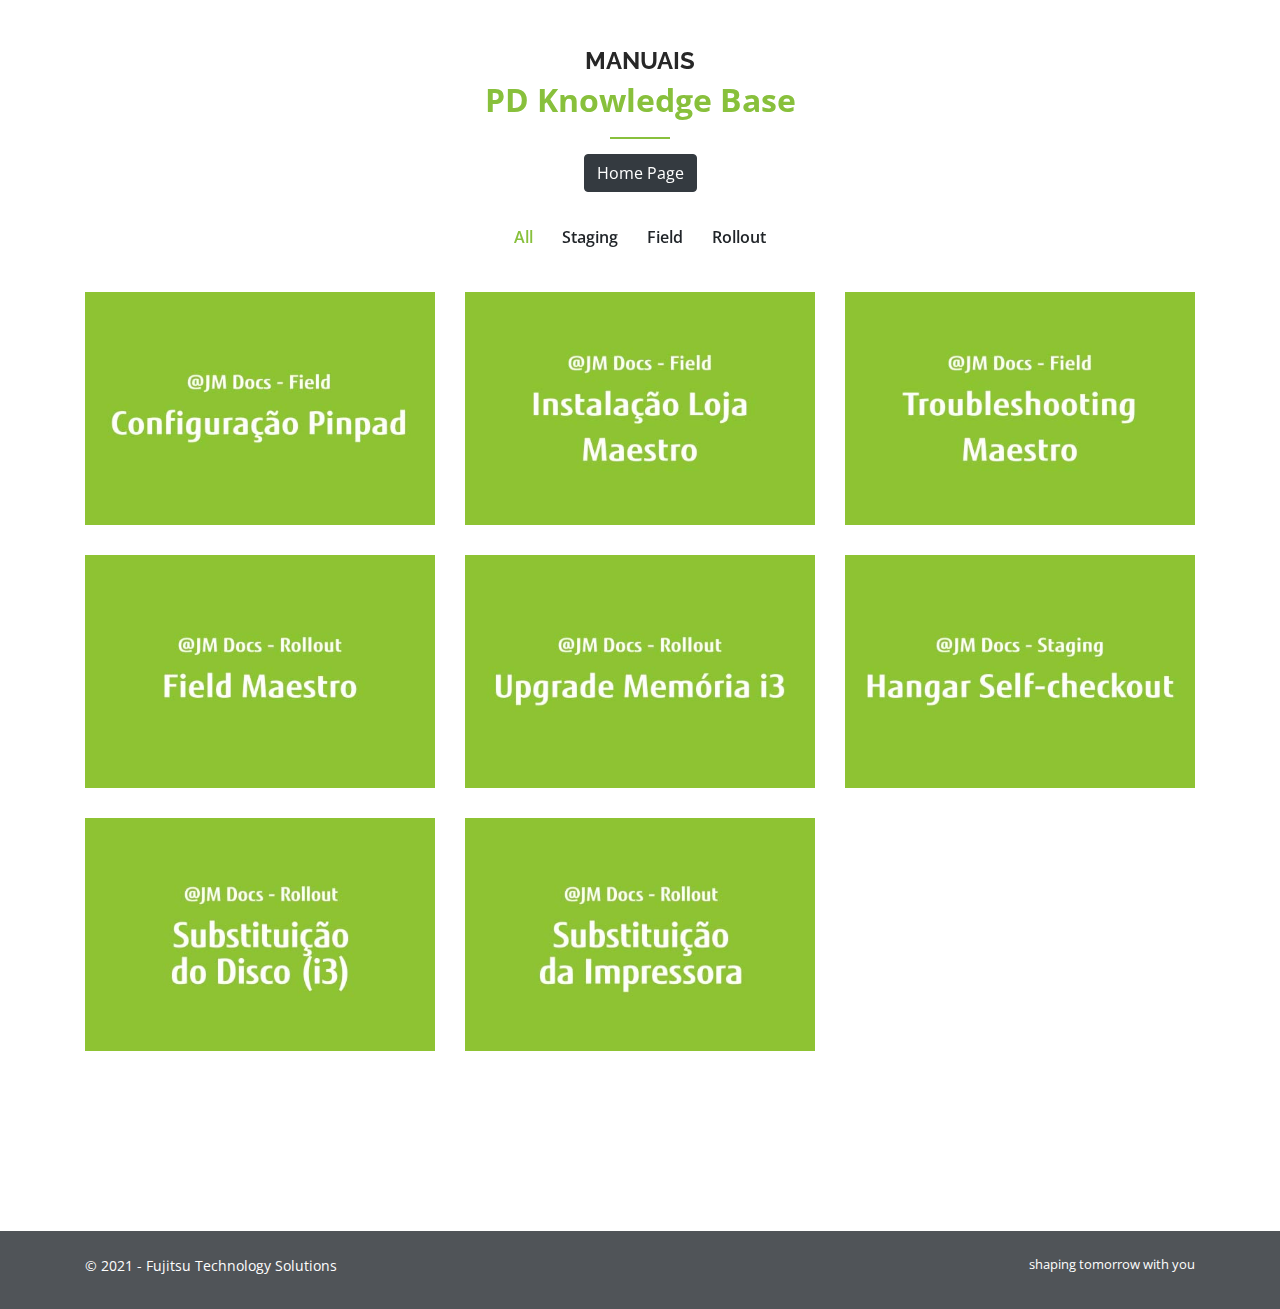
==== Manuais/Manuais Landing Page/index_Manuais.html @ 4871634f "Save" ====
<!DOCTYPE html>
<html lang="en">

<head>
  <meta charset="utf-8">
  <meta content="width=device-width, initial-scale=1.0" name="viewport">

  <title>JM Knowledge Base</title>
  <meta content="" name="descriptison">
  <meta content="" name="keywords">

  <!-- Favicons -->
  <link href="assets/img/FTS Logo_favicon.png" rel="icon">
  <link href="assets/img/FTS Logo_favicon.png" rel="apple-touch-icon">

  <!-- Google Fonts -->
  <link
    href="https://fonts.googleapis.com/css?family=Open+Sans:300,300i,400,400i,600,600i,700,700i|Raleway:300,300i,400,400i,600,600i,700,700i"
    rel="stylesheet">

  <!-- Vendor CSS Files -->
  <link href="assets/vendor/bootstrap/css/bootstrap.min.css" rel="stylesheet">
  <link href="assets/vendor/icofont/icofont.min.css" rel="stylesheet">
  <link href="assets/vendor/boxicons/css/boxicons.min.css" rel="stylesheet">
  <link href="assets/vendor/venobox/venobox.css" rel="stylesheet">
  <link href="assets/vendor/owl.carousel/assets/owl.carousel.min.css" rel="stylesheet">
  <link href="assets/vendor/aos/aos.css" rel="stylesheet">

  <!-- Template Main CSS File -->
  <link href="assets/css/style.css" rel="stylesheet">

</head>

<body>


  <!-- ======= Portfolio Section ======= -->

  <section id="portfolio" class="portfolio">
    <div class="container">

      <div class="section-title" data-aos="fade-up">
        <h2>MANUAIS</h2>
        <p>PD Knowledge Base</p>

        <a href="https://pthugopinto.github.io/PD-Knowledeg-Base/" class="btn btn-dark">Home Page</a>
      </div>

      <div class="row" data-aos="fade-up" data-aos-delay="100">
        <div class="col-lg-12">
          <ul id="portfolio-flters">
            <li data-filter="*" class="filter-active">All</li>
            <li data-filter=".staging">Staging</li>
            <li data-filter=".field">Field</li>
            <li data-filter=".rollout">Rollout</li>
          </ul>
        </div>
      </div>

      <div class="row portfolio-container" data-aos="fade-up" data-aos-delay="200">

        <div class="col-lg-4 col-md-6 portfolio-item field">
          <a href="../Manuais Landing Page/assets/Manuais PDFs/@JM Docs - Field - Configuração Pinpad - 1.0.pdf"
            target="_blank"><img src="./assets/img/Maestro/Manuas_Field_ConfPinpad.jpg" class="img-fluid" alt=""></a>
        </div>

        <div class="col-lg-4 col-md-6 portfolio-item field">
          <a href="../Manuais Landing Page/assets/Manuais PDFs/@JM Docs - Field - Instalação de Loja Maestro - 2.1.pdf"
            target="_blank"><img src="./assets/img/Maestro/Manuas_Field_InstalacaoLojaMAestro.jpg" class="img-fluid"
              alt=""></a>
        </div>

        <div class="col-lg-4 col-md-6 portfolio-item field">
          <a href="../Manuais Landing Page/assets/Manuais PDFs/@JM Docs - Field - Troubleshooting Maestro - 1.0.pdf"
            target="_blank"><img src="./assets/img/Maestro/Manuas_Field_Troubleshooting.jpg" class="img-fluid"
              alt=""></a>
        </div>

        <div class="col-lg-4 col-md-6 portfolio-item rollout">
          <a href="../Manuais Landing Page/assets/Manuais PDFs/@JM Docs - Rollout - Maestro Field - 2.0.pdf"
            target="_blank"><img src="./assets/img/Maestro/Manuas_Rollout_FieldMaestro.jpg" class="img-fluid"
              alt=""></a>
        </div>

        <div class="col-lg-4 col-md-6 portfolio-item rollout">
          <a href="../Manuais Landing Page/assets/Manuais PDFs/@JM Docs - Rollout - Upgrade de Memória - V1.0.pdf"
            target="_blank"><img src="./assets/img/Maestro/Manuas_Rollout_UpgradeRAm.jpg" class="img-fluid" alt=""></a>
        </div>

        <div class="col-lg-4 col-md-6 portfolio-item staging">
          <a href="../Manuais Landing Page/assets/Manuais PDFs/@JM Docs - Staging- Hangar SCO - V1.0.pdf"
            target="_blank"><img src="./assets/img/Maestro/Manuas_Staging_Hangar.jpg" class="img-fluid" alt=""></a>
        </div>

        <div class="col-lg-4 col-md-6 portfolio-item rollout">
          <a href="../Manuais Landing Page/assets/Manuais PDFs/@JM Docs - Rollout - Substituição do Disco - 1.0.pdf"
            target="_blank"><img src="/images/img/Disco.jpg" class="img-fluid" alt=""></a>
        </div>

        <div class="col-lg-4 col-md-6 portfolio-item rollout">
          <a href="../Manuais Landing Page/assets/Manuais PDFs/@JM Docs - Rollout - Substituição da Impressora - 1.0.pdf"
            target="_blank"><img src="/images/img/Imp.jpg" class="img-fluid" alt=""></a>
        </div>

        <div class="col-lg-4 col-md-6 portfolio-item staging">
          <a href="#"><img src="/images/human-clip-art-human-clipart-313_626.jpg class=" class="img-fluid" alt=""></a>
        </div>
      </div>

    </div>

    </div>
  </section><!-- End Portfolio Section -->
  </main><!-- End #main -->

  <!-- ======= Footer ======= -->
  <footer id="footer">
    <div class="footer-top">
      <div class="container">
        <div class="row">
        </div>
      </div>
    </div>
    <div class="container py-4">
      <div class="copyright">
        &copy; 2021 - Fujitsu Technology Solutions
      </div>
      <div class="credits">
        <!-- All the links in the footer should remain intact. -->
        <!-- You can delete the links only if you purchased the pro version. -->
        <!-- Licensing information: https://bootstrapmade.com/license/ -->
        <!-- Purchase the pro version with working PHP/AJAX contact form: https://bootstrapmade.com/ninestars-free-bootstrap-3-theme-for-creative/ -->
        shaping tomorrow with you
      </div>
    </div>
  </footer><!-- End Footer -->

  <!-- Vendor JS Files -->
  <script src="assets/vendor/jquery/jquery.min.js"></script>
  <script src="assets/vendor/bootstrap/js/bootstrap.bundle.min.js"></script>
  <script src="assets/vendor/jquery.easing/jquery.easing.min.js"></script>
  <script src="assets/vendor/php-email-form/validate.js"></script>
  <script src="assets/vendor/isotope-layout/isotope.pkgd.min.js"></script>
  <script src="assets/vendor/venobox/venobox.min.js"></script>
  <script src="assets/vendor/owl.carousel/owl.carousel.min.js"></script>
  <script src="assets/vendor/aos/aos.js"></script>

  <!-- Template Main JS File -->
  <script src="assets/js/main.js"></script>

</body>

</html>
---- Manuais/Manuais Landing Page/assets/vendor/venobox/venobox.css ----
/* ------ venobox.css --------*/
.vbox-overlay *, .vbox-overlay *:before, .vbox-overlay *:after{
    -webkit-backface-visibility: hidden;
    -webkit-box-sizing:border-box;
    -moz-box-sizing:border-box;
    box-sizing:border-box;
}
.vbox-overlay * { 
    -webkit-backface-visibility: visible;
    backface-visibility: visible;
}
.vbox-overlay{
    display: -webkit-flex;
    display: flex;
    -webkit-flex-direction: column;
    flex-direction: column;
    -webkit-justify-content: center;
    justify-content: center;
    -webkit-align-items: center;
    align-items: center;
    position: fixed;
    left: 0;
    top: 0;
    bottom: 0;
    right: 0;
    z-index: 1040;
    -webkit-transform:translateZ(1000px);
    transform: translateZ(1000px);
    transform-style: preserve-3d;
}

/* ----- navigation ----- */
.vbox-title{
    width: 100%;
    height: 40px;
    float: left;
    text-align: center;
    line-height: 28px;
    font-size: 12px;
    padding: 6px 40px;
    overflow: hidden;
    position: fixed;
    display: none;
    left: 0;
    z-index: 1050;
}
.vbox-close{
    cursor: pointer;
    position: fixed;
    top: -1px;
    right: 0;
    width: 50px;
    height: 40px;
    padding: 6px;
    display: block;
    background-position:10px center;
    overflow: hidden;
    font-size: 24px;
    line-height: 1;
    text-align: center;
    z-index: 1050;
}
.vbox-num{
    cursor: pointer;
    position: fixed;
    left: 0;
    height: 40px;
    display: block;
    overflow: hidden;
    line-height: 28px;
    font-size: 12px;
    padding: 6px 10px;
    display: none;
    z-index: 1050;
}
/* ----- navigation ARROWS ----- */
.vbox-next, .vbox-prev{
    position: fixed;
    top: 50%;
    margin-top: -15px;
    overflow: hidden;
    cursor: pointer;
    display: block;
    width: 45px;
    height: 45px;
    z-index: 1050;
}
.vbox-next span, .vbox-prev span{
    position: relative;
    width: 20px;
    height: 20px;
    border: 2px solid transparent;
    border-top-color: #B6B6B6;
    border-right-color: #B6B6B6;
    text-indent: -100px;
    position: absolute;
    top: 8px;
    display: block;
}
.vbox-prev{
    left: 15px;
}
.vbox-next{
    right: 15px;
}
.vbox-prev span{
    left: 10px;
    -ms-transform: rotate(-135deg);
    -webkit-transform: rotate(-135deg);
    transform: rotate(-135deg);
}
.vbox-next span{
    -ms-transform: rotate(45deg);
    -webkit-transform: rotate(45deg);
    transform: rotate(45deg);
    right: 10px;
}
/* ------- inline window ------ */
.vbox-inline{
    width: 420px;
    height: 315px;
    height: 70vh;
    padding: 10px;
    background: #fff;
    margin: 0 auto;
    overflow: auto;
    text-align: left;
}
/* ------- Video & iFrames window ------ */
.venoframe{
    max-width: 100%;
    width: 100%;
    border: none;
    width: 100%;
    height: 260px;
    height: 70vh;
}
.venoframe.vbvid{
    height: 260px;
}
@media (min-width: 768px) {
    .venoframe, .vbox-inline{
        width: 90%;
        height: 360px;
        height: 70vh;
    }
    .venoframe.vbvid{
        width: 640px;
        height: 360px;
    }
}
@media (min-width: 992px) {
    .venoframe, .vbox-inline{
        max-width: 1200px;
        width: 80%;
        height: 540px;
        height: 70vh;
    }
    .venoframe.vbvid{
        width: 960px;
        height: 540px;
    }
}
/* 
Please do NOT edit this part! 
or at least read this note: http://i.imgur.com/7C0ws9e.gif
*/
.vbox-open{
    overflow: hidden;
}
.vbox-container{
    position: absolute;
    left: 0;
    right: 0;
    top: 0;
    bottom: 0;
    overflow-x: hidden;
    overflow-y: scroll;
    overflow-scrolling: touch;
    -webkit-overflow-scrolling: touch;
    z-index: 20;
    max-height: 100%;

}

.vbox-content{
    text-align: center;
    float: left;
    width: 100%;
    position: relative;
    overflow: hidden;
    padding: 20px 10px;
}
.vbox-container img{
    max-width: 100%;
    height: auto;
}
.vbox-figlio{
    box-shadow: 0 0 12px rgba(0,0,0,0.19), 0 6px 6px rgba(0,0,0,0.23);
    max-width: 100%;
    text-align: initial;
}
img.vbox-figlio{
    -webkit-user-select: none;
-khtml-user-select: none;
-moz-user-select: none;
-o-user-select: none;
user-select: none;
}
.vbox-content.swipe-left{
    margin-left: -200px !important;
}
.vbox-content.swipe-right{
    margin-left: 200px !important;
}
.vbox-animated{
    webkit-transition: margin 300ms ease-out;
    transition: margin 300ms ease-out;
}

/* ---------- preloader ----------
 * SPINKIT 
 * http://tobiasahlin.com/spinkit/
-------------------------------- */
.sk-double-bounce,.sk-rotating-plane{width:40px;height:40px;margin:40px auto}.sk-rotating-plane{background-color:#333;-webkit-animation:sk-rotatePlane 1.2s infinite ease-in-out;animation:sk-rotatePlane 1.2s infinite ease-in-out}@-webkit-keyframes sk-rotatePlane{0%{-webkit-transform:perspective(120px) rotateX(0) rotateY(0);transform:perspective(120px) rotateX(0) rotateY(0)}50%{-webkit-transform:perspective(120px) rotateX(-180.1deg) rotateY(0);transform:perspective(120px) rotateX(-180.1deg) rotateY(0)}100%{-webkit-transform:perspective(120px) rotateX(-180deg) rotateY(-179.9deg);transform:perspective(120px) rotateX(-180deg) rotateY(-179.9deg)}}@keyframes sk-rotatePlane{0%{-webkit-transform:perspective(120px) rotateX(0) rotateY(0);transform:perspective(120px) rotateX(0) rotateY(0)}50%{-webkit-transform:perspective(120px) rotateX(-180.1deg) rotateY(0);transform:perspective(120px) rotateX(-180.1deg) rotateY(0)}100%{-webkit-transform:perspective(120px) rotateX(-180deg) rotateY(-179.9deg);transform:perspective(120px) rotateX(-180deg) rotateY(-179.9deg)}}.sk-double-bounce{position:relative}.sk-double-bounce .sk-child{width:100%;height:100%;border-radius:50%;background-color:#333;opacity:.6;position:absolute;top:0;left:0;-webkit-animation:sk-doubleBounce 2s infinite ease-in-out;animation:sk-doubleBounce 2s infinite ease-in-out}.sk-chasing-dots .sk-child,.sk-spinner-pulse,.sk-three-bounce .sk-child{background-color:#333;border-radius:100%}.sk-double-bounce .sk-double-bounce2{-webkit-animation-delay:-1s;animation-delay:-1s}@-webkit-keyframes sk-doubleBounce{0%,100%{-webkit-transform:scale(0);transform:scale(0)}50%{-webkit-transform:scale(1);transform:scale(1)}}@keyframes sk-doubleBounce{0%,100%{-webkit-transform:scale(0);transform:scale(0)}50%{-webkit-transform:scale(1);transform:scale(1)}}.sk-wave{margin:40px auto;width:50px;height:40px;text-align:center;font-size:10px}.sk-wave .sk-rect{background-color:#333;height:100%;width:6px;display:inline-block;-webkit-animation:sk-waveStretchDelay 1.2s infinite ease-in-out;animation:sk-waveStretchDelay 1.2s infinite ease-in-out}.sk-wave .sk-rect1{-webkit-animation-delay:-1.2s;animation-delay:-1.2s}.sk-wave .sk-rect2{-webkit-animation-delay:-1.1s;animation-delay:-1.1s}.sk-wave .sk-rect3{-webkit-animation-delay:-1s;animation-delay:-1s}.sk-wave .sk-rect4{-webkit-animation-delay:-.9s;animation-delay:-.9s}.sk-wave .sk-rect5{-webkit-animation-delay:-.8s;animation-delay:-.8s}@-webkit-keyframes sk-waveStretchDelay{0%,100%,40%{-webkit-transform:scaleY(.4);transform:scaleY(.4)}20%{-webkit-transform:scaleY(1);transform:scaleY(1)}}@keyframes sk-waveStretchDelay{0%,100%,40%{-webkit-transform:scaleY(.4);transform:scaleY(.4)}20%{-webkit-transform:scaleY(1);transform:scaleY(1)}}.sk-wandering-cubes{margin:40px auto;width:40px;height:40px;position:relative}.sk-wandering-cubes .sk-cube{background-color:#333;width:10px;height:10px;position:absolute;top:0;left:0;-webkit-animation:sk-wanderingCube 1.8s ease-in-out -1.8s infinite both;animation:sk-wanderingCube 1.8s ease-in-out -1.8s infinite both}.sk-chasing-dots,.sk-spinner-pulse{width:40px;height:40px;margin:40px auto}.sk-wandering-cubes .sk-cube2{-webkit-animation-delay:-.9s;animation-delay:-.9s}@-webkit-keyframes sk-wanderingCube{0%{-webkit-transform:rotate(0);transform:rotate(0)}25%{-webkit-transform:translateX(30px) rotate(-90deg) scale(.5);transform:translateX(30px) rotate(-90deg) scale(.5)}50%{-webkit-transform:translateX(30px) translateY(30px) rotate(-179deg);transform:translateX(30px) translateY(30px) rotate(-179deg)}50.1%{-webkit-transform:translateX(30px) translateY(30px) rotate(-180deg);transform:translateX(30px) translateY(30px) rotate(-180deg)}75%{-webkit-transform:translateX(0) translateY(30px) rotate(-270deg) scale(.5);transform:translateX(0) translateY(30px) rotate(-270deg) scale(.5)}100%{-webkit-transform:rotate(-360deg);transform:rotate(-360deg)}}@keyframes sk-wanderingCube{0%{-webkit-transform:rotate(0);transform:rotate(0)}25%{-webkit-transform:translateX(30px) rotate(-90deg) scale(.5);transform:translateX(30px) rotate(-90deg) scale(.5)}50%{-webkit-transform:translateX(30px) translateY(30px) rotate(-179deg);transform:translateX(30px) translateY(30px) rotate(-179deg)}50.1%{-webkit-transform:translateX(30px) translateY(30px) rotate(-180deg);transform:translateX(30px) translateY(30px) rotate(-180deg)}75%{-webkit-transform:translateX(0) translateY(30px) rotate(-270deg) scale(.5);transform:translateX(0) translateY(30px) rotate(-270deg) scale(.5)}100%{-webkit-transform:rotate(-360deg);transform:rotate(-360deg)}}.sk-spinner-pulse{-webkit-animation:sk-pulseScaleOut 1s infinite ease-in-out;animation:sk-pulseScaleOut 1s infinite ease-in-out}@-webkit-keyframes sk-pulseScaleOut{0%{-webkit-transform:scale(0);transform:scale(0)}100%{-webkit-transform:scale(1);transform:scale(1);opacity:0}}@keyframes sk-pulseScaleOut{0%{-webkit-transform:scale(0);transform:scale(0)}100%{-webkit-transform:scale(1);transform:scale(1);opacity:0}}.sk-chasing-dots{position:relative;text-align:center;-webkit-animation:sk-chasingDotsRotate 2s infinite linear;animation:sk-chasingDotsRotate 2s infinite linear}.sk-chasing-dots .sk-child{width:60%;height:60%;display:inline-block;position:absolute;top:0;-webkit-animation:sk-chasingDotsBounce 2s infinite ease-in-out;animation:sk-chasingDotsBounce 2s infinite ease-in-out}.sk-chasing-dots .sk-dot2{top:auto;bottom:0;-webkit-animation-delay:-1s;animation-delay:-1s}@-webkit-keyframes sk-chasingDotsRotate{100%{-webkit-transform:rotate(360deg);transform:rotate(360deg)}}@keyframes sk-chasingDotsRotate{100%{-webkit-transform:rotate(360deg);transform:rotate(360deg)}}@-webkit-keyframes sk-chasingDotsBounce{0%,100%{-webkit-transform:scale(0);transform:scale(0)}50%{-webkit-transform:scale(1);transform:scale(1)}}@keyframes sk-chasingDotsBounce{0%,100%{-webkit-transform:scale(0);transform:scale(0)}50%{-webkit-transform:scale(1);transform:scale(1)}}.sk-three-bounce{margin:40px auto;width:80px;text-align:center}.sk-three-bounce .sk-child{width:20px;height:20px;display:inline-block;-webkit-animation:sk-three-bounce 1.4s ease-in-out 0s infinite both;animation:sk-three-bounce 1.4s ease-in-out 0s infinite both}.sk-circle .sk-child:before,.sk-fading-circle .sk-circle:before{display:block;border-radius:100%;content:'';background-color:#333}.sk-three-bounce .sk-bounce1{-webkit-animation-delay:-.32s;animation-delay:-.32s}.sk-three-bounce .sk-bounce2{-webkit-animation-delay:-.16s;animation-delay:-.16s}@-webkit-keyframes sk-three-bounce{0%,100%,80%{-webkit-transform:scale(0);transform:scale(0)}40%{-webkit-transform:scale(1);transform:scale(1)}}@keyframes sk-three-bounce{0%,100%,80%{-webkit-transform:scale(0);transform:scale(0)}40%{-webkit-transform:scale(1);transform:scale(1)}}.sk-circle{margin:40px auto;width:40px;height:40px;position:relative}.sk-circle .sk-child{width:100%;height:100%;position:absolute;left:0;top:0}.sk-circle .sk-child:before{margin:0 auto;width:15%;height:15%;-webkit-animation:sk-circleBounceDelay 1.2s infinite ease-in-out both;animation:sk-circleBounceDelay 1.2s infinite ease-in-out both}.sk-circle .sk-circle2{-webkit-transform:rotate(30deg);-ms-transform:rotate(30deg);transform:rotate(30deg)}.sk-circle .sk-circle3{-webkit-transform:rotate(60deg);-ms-transform:rotate(60deg);transform:rotate(60deg)}.sk-circle .sk-circle4{-webkit-transform:rotate(90deg);-ms-transform:rotate(90deg);transform:rotate(90deg)}.sk-circle .sk-circle5{-webkit-transform:rotate(120deg);-ms-transform:rotate(120deg);transform:rotate(120deg)}.sk-circle .sk-circle6{-webkit-transform:rotate(150deg);-ms-transform:rotate(150deg);transform:rotate(150deg)}.sk-circle .sk-circle7{-webkit-transform:rotate(180deg);-ms-transform:rotate(180deg);transform:rotate(180deg)}.sk-circle .sk-circle8{-webkit-transform:rotate(210deg);-ms-transform:rotate(210deg);transform:rotate(210deg)}.sk-circle .sk-circle9{-webkit-transform:rotate(240deg);-ms-transform:rotate(240deg);transform:rotate(240deg)}.sk-circle .sk-circle10{-webkit-transform:rotate(270deg);-ms-transform:rotate(270deg);transform:rotate(270deg)}.sk-circle .sk-circle11{-webkit-transform:rotate(300deg);-ms-transform:rotate(300deg);transform:rotate(300deg)}.sk-circle .sk-circle12{-webkit-transform:rotate(330deg);-ms-transform:rotate(330deg);transform:rotate(330deg)}.sk-circle .sk-circle2:before{-webkit-animation-delay:-1.1s;animation-delay:-1.1s}.sk-circle .sk-circle3:before{-webkit-animation-delay:-1s;animation-delay:-1s}.sk-circle .sk-circle4:before{-webkit-animation-delay:-.9s;animation-delay:-.9s}.sk-circle .sk-circle5:before{-webkit-animation-delay:-.8s;animation-delay:-.8s}.sk-circle .sk-circle6:before{-webkit-animation-delay:-.7s;animation-delay:-.7s}.sk-circle .sk-circle7:before{-webkit-animation-delay:-.6s;animation-delay:-.6s}.sk-circle .sk-circle8:before{-webkit-animation-delay:-.5s;animation-delay:-.5s}.sk-circle .sk-circle9:before{-webkit-animation-delay:-.4s;animation-delay:-.4s}.sk-circle .sk-circle10:before{-webkit-animation-delay:-.3s;animation-delay:-.3s}.sk-circle .sk-circle11:before{-webkit-animation-delay:-.2s;animation-delay:-.2s}.sk-circle .sk-circle12:before{-webkit-animation-delay:-.1s;animation-delay:-.1s}@-webkit-keyframes sk-circleBounceDelay{0%,100%,80%{-webkit-transform:scale(0);transform:scale(0)}40%{-webkit-transform:scale(1);transform:scale(1)}}@keyframes sk-circleBounceDelay{0%,100%,80%{-webkit-transform:scale(0);transform:scale(0)}40%{-webkit-transform:scale(1);transform:scale(1)}}.sk-cube-grid{width:40px;height:40px;margin:40px auto}.sk-cube-grid .sk-cube{width:33.33%;height:33.33%;background-color:#333;float:left;-webkit-animation:sk-cubeGridScaleDelay 1.3s infinite ease-in-out;animation:sk-cubeGridScaleDelay 1.3s infinite ease-in-out}.sk-cube-grid .sk-cube1{-webkit-animation-delay:.2s;animation-delay:.2s}.sk-cube-grid .sk-cube2{-webkit-animation-delay:.3s;animation-delay:.3s}.sk-cube-grid .sk-cube3{-webkit-animation-delay:.4s;animation-delay:.4s}.sk-cube-grid .sk-cube4{-webkit-animation-delay:.1s;animation-delay:.1s}.sk-cube-grid .sk-cube5{-webkit-animation-delay:.2s;animation-delay:.2s}.sk-cube-grid .sk-cube6{-webkit-animation-delay:.3s;animation-delay:.3s}.sk-cube-grid .sk-cube7{-webkit-animation-delay:0ms;animation-delay:0ms}.sk-cube-grid .sk-cube8{-webkit-animation-delay:.1s;animation-delay:.1s}.sk-cube-grid .sk-cube9{-webkit-animation-delay:.2s;animation-delay:.2s}@-webkit-keyframes sk-cubeGridScaleDelay{0%,100%,70%{-webkit-transform:scale3D(1,1,1);transform:scale3D(1,1,1)}35%{-webkit-transform:scale3D(0,0,1);transform:scale3D(0,0,1)}}@keyframes sk-cubeGridScaleDelay{0%,100%,70%{-webkit-transform:scale3D(1,1,1);transform:scale3D(1,1,1)}35%{-webkit-transform:scale3D(0,0,1);transform:scale3D(0,0,1)}}.sk-fading-circle{margin:40px auto;width:40px;height:40px;position:relative}.sk-fading-circle .sk-circle{width:100%;height:100%;position:absolute;left:0;top:0}.sk-fading-circle .sk-circle:before{margin:0 auto;width:15%;height:15%;-webkit-animation:sk-circleFadeDelay 1.2s infinite ease-in-out both;animation:sk-circleFadeDelay 1.2s infinite ease-in-out both}.sk-fading-circle .sk-circle2{-webkit-transform:rotate(30deg);-ms-transform:rotate(30deg);transform:rotate(30deg)}.sk-fading-circle .sk-circle3{-webkit-transform:rotate(60deg);-ms-transform:rotate(60deg);transform:rotate(60deg)}.sk-fading-circle .sk-circle4{-webkit-transform:rotate(90deg);-ms-transform:rotate(90deg);transform:rotate(90deg)}.sk-fading-circle .sk-circle5{-webkit-transform:rotate(120deg);-ms-transform:rotate(120deg);transform:rotate(120deg)}.sk-fading-circle .sk-circle6{-webkit-transform:rotate(150deg);-ms-transform:rotate(150deg);transform:rotate(150deg)}.sk-fading-circle .sk-circle7{-webkit-transform:rotate(180deg);-ms-transform:rotate(180deg);transform:rotate(180deg)}.sk-fading-circle .sk-circle8{-webkit-transform:rotate(210deg);-ms-transform:rotate(210deg);transform:rotate(210deg)}.sk-fading-circle .sk-circle9{-webkit-transform:rotate(240deg);-ms-transform:rotate(240deg);transform:rotate(240deg)}.sk-fading-circle .sk-circle10{-webkit-transform:rotate(270deg);-ms-transform:rotate(270deg);transform:rotate(270deg)}.sk-fading-circle .sk-circle11{-webkit-transform:rotate(300deg);-ms-transform:rotate(300deg);transform:rotate(300deg)}.sk-fading-circle .sk-circle12{-webkit-transform:rotate(330deg);-ms-transform:rotate(330deg);transform:rotate(330deg)}.sk-fading-circle .sk-circle2:before{-webkit-animation-delay:-1.1s;animation-delay:-1.1s}.sk-fading-circle .sk-circle3:before{-webkit-animation-delay:-1s;animation-delay:-1s}.sk-fading-circle .sk-circle4:before{-webkit-animation-delay:-.9s;animation-delay:-.9s}.sk-fading-circle .sk-circle5:before{-webkit-animation-delay:-.8s;animation-delay:-.8s}.sk-fading-circle .sk-circle6:before{-webkit-animation-delay:-.7s;animation-delay:-.7s}.sk-fading-circle .sk-circle7:before{-webkit-animation-delay:-.6s;animation-delay:-.6s}.sk-fading-circle .sk-circle8:before{-webkit-animation-delay:-.5s;animation-delay:-.5s}.sk-fading-circle .sk-circle9:before{-webkit-animation-delay:-.4s;animation-delay:-.4s}.sk-fading-circle .sk-circle10:before{-webkit-animation-delay:-.3s;animation-delay:-.3s}.sk-fading-circle .sk-circle11:before{-webkit-animation-delay:-.2s;animation-delay:-.2s}.sk-fading-circle .sk-circle12:before{-webkit-animation-delay:-.1s;animation-delay:-.1s}@-webkit-keyframes sk-circleFadeDelay{0%,100%,39%{opacity:0}40%{opacity:1}}@keyframes sk-circleFadeDelay{0%,100%,39%{opacity:0}40%{opacity:1}}.sk-folding-cube{margin:40px auto;width:40px;height:40px;position:relative;-webkit-transform:rotateZ(45deg);transform:rotateZ(45deg)}.sk-folding-cube .sk-cube{float:left;width:50%;height:50%;position:relative;-webkit-transform:scale(1.1);-ms-transform:scale(1.1);transform:scale(1.1)}.sk-folding-cube .sk-cube:before{content:'';position:absolute;top:0;left:0;width:100%;height:100%;background-color:#333;-webkit-animation:sk-foldCubeAngle 2.4s infinite linear both;animation:sk-foldCubeAngle 2.4s infinite linear both;-webkit-transform-origin:100% 100%;-ms-transform-origin:100% 100%;transform-origin:100% 100%}.sk-folding-cube .sk-cube2{-webkit-transform:scale(1.1) rotateZ(90deg);transform:scale(1.1) rotateZ(90deg)}.sk-folding-cube .sk-cube3{-webkit-transform:scale(1.1) rotateZ(180deg);transform:scale(1.1) rotateZ(180deg)}.sk-folding-cube .sk-cube4{-webkit-transform:scale(1.1) rotateZ(270deg);transform:scale(1.1) rotateZ(270deg)}.sk-folding-cube .sk-cube2:before{-webkit-animation-delay:.3s;animation-delay:.3s}.sk-folding-cube .sk-cube3:before{-webkit-animation-delay:.6s;animation-delay:.6s}.sk-folding-cube .sk-cube4:before{-webkit-animation-delay:.9s;animation-delay:.9s}@-webkit-keyframes sk-foldCubeAngle{0%,10%{-webkit-transform:perspective(140px) rotateX(-180deg);transform:perspective(140px) rotateX(-180deg);opacity:0}25%,75%{-webkit-transform:perspective(140px) rotateX(0);transform:perspective(140px) rotateX(0);opacity:1}100%,90%{-webkit-transform:perspective(140px) rotateY(180deg);transform:perspective(140px) rotateY(180deg);opacity:0}}@keyframes sk-foldCubeAngle{0%,10%{-webkit-transform:perspective(140px) rotateX(-180deg);transform:perspective(140px) rotateX(-180deg);opacity:0}25%,75%{-webkit-transform:perspective(140px) rotateX(0);transform:perspective(140px) rotateX(0);opacity:1}100%,90%{-webkit-transform:perspective(140px) rotateY(180deg);transform:perspective(140px) rotateY(180deg);opacity:0}}
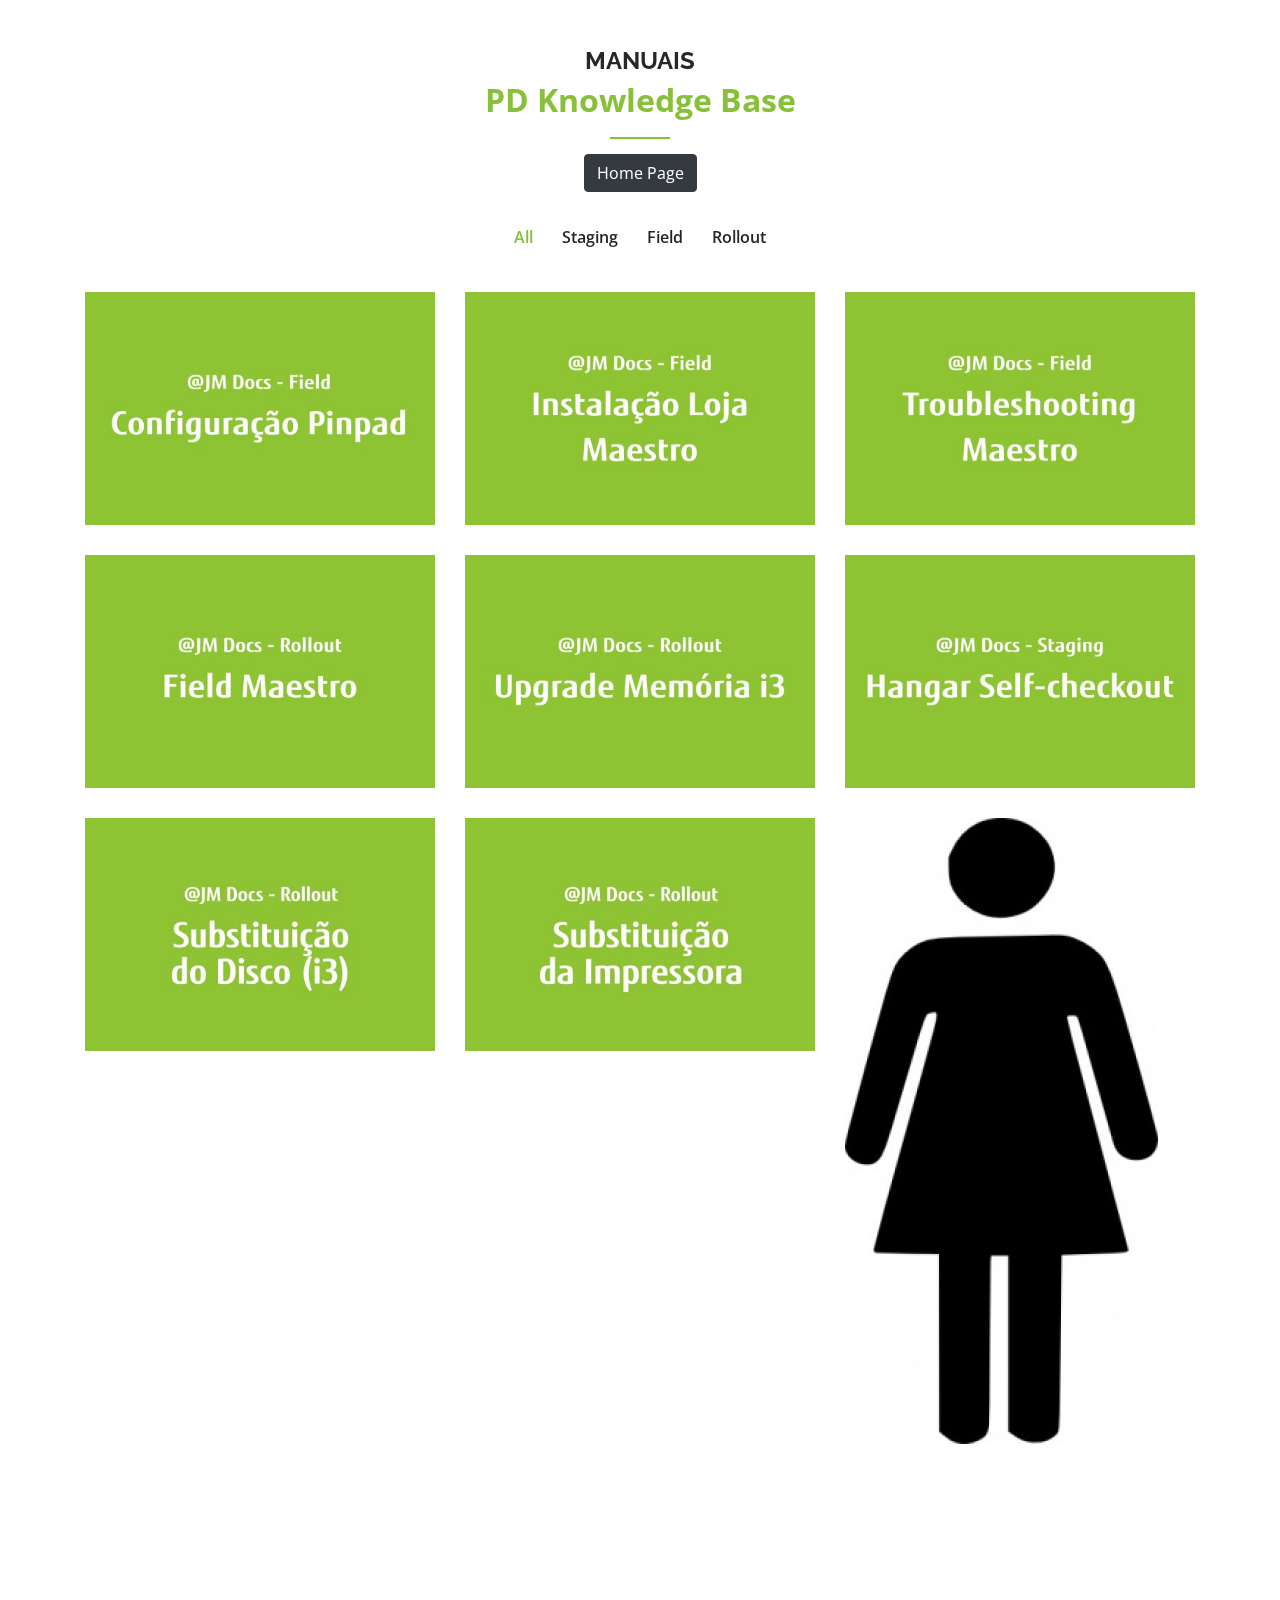
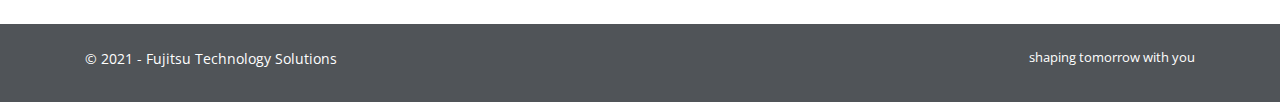
==== commit c1cc5816: "A" ====
--- a/Manuais/Manuais Landing Page/index_Manuais.html
+++ b/Manuais/Manuais Landing Page/index_Manuais.html
@@ -103,7 +103,8 @@
         </div>
 
         <div class="col-lg-4 col-md-6 portfolio-item staging">
-          <a href="#"><img src="/images/human-clip-art-human-clipart-313_626.jpg class=" class="img-fluid" alt=""></a>
+          <a href="../Manuais Landing Page/assets/Manuais PDFs/@JM Docs - Staging- Hangar SCO - V1.0.pdf"
+            target="_blank"><img src="/images/human-clip-art-human-clipart-313_626.jpg" class="img-fluid" alt=""></a>
         </div>
       </div>
 
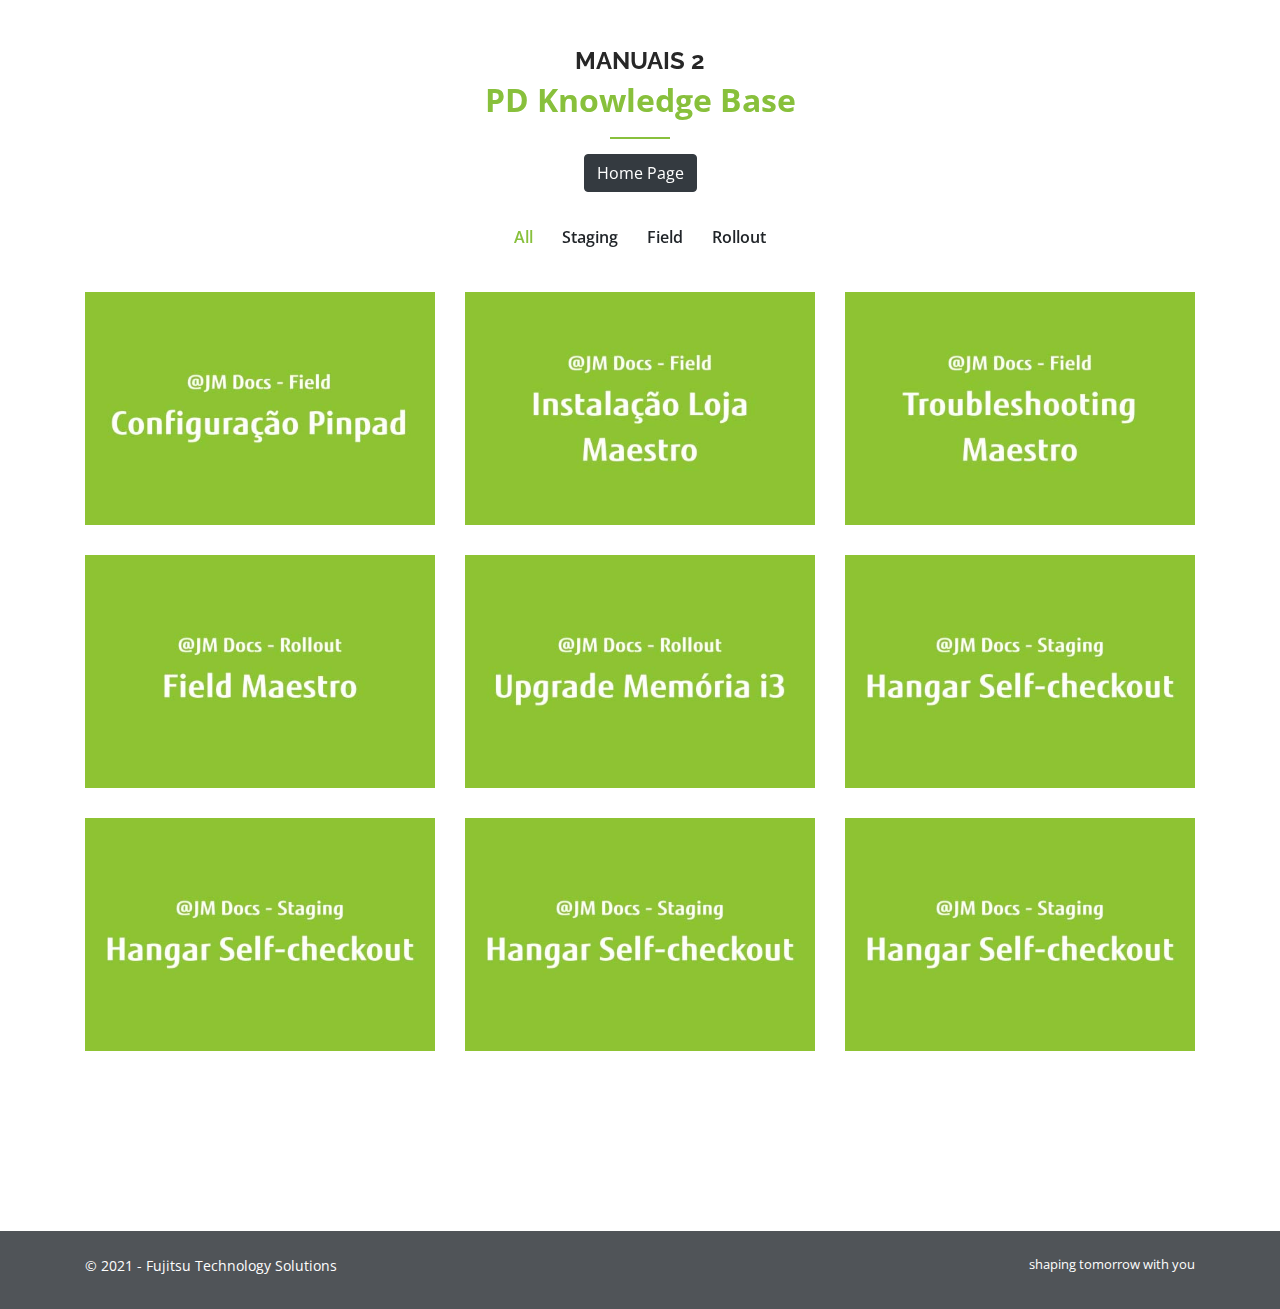
==== commit 35ecec34: "cor" ====
--- a/Manuais/Manuais Landing Page/index_Manuais.html
+++ b/Manuais/Manuais Landing Page/index_Manuais.html
@@ -40,7 +40,7 @@
     <div class="container">
 
       <div class="section-title" data-aos="fade-up">
-        <h2>MANUAIS</h2>
+        <h2>MANUAIS 2</h2>
         <p>PD Knowledge Base</p>
 
         <a href="https://pthugopinto.github.io/PD-Knowledeg-Base/" class="btn btn-dark">Home Page</a>
@@ -92,20 +92,22 @@
             target="_blank"><img src="./assets/img/Maestro/Manuas_Staging_Hangar.jpg" class="img-fluid" alt=""></a>
         </div>
 
-        <div class="col-lg-4 col-md-6 portfolio-item rollout">
-          <a href="../Manuais Landing Page/assets/Manuais PDFs/@JM Docs - Rollout - Substituição do Disco - 1.0.pdf"
-            target="_blank"><img src="/images/img/Disco.jpg" class="img-fluid" alt=""></a>
+        <div class="col-lg-4 col-md-6 portfolio-item staging">
+          <a href="../Manuais Landing Page/assets/Manuais PDFs/@JM Docs - Staging- Hangar SCO - V1.0.pdf"
+            target="_blank"><img src="./assets/img/Maestro/Manuas_Staging_Hangar.jpg" class="img-fluid" alt=""></a>
         </div>
 
-        <div class="col-lg-4 col-md-6 portfolio-item rollout">
-          <a href="../Manuais Landing Page/assets/Manuais PDFs/@JM Docs - Rollout - Substituição da Impressora - 1.0.pdf"
-            target="_blank"><img src="/images/img/Imp.jpg" class="img-fluid" alt=""></a>
+
+        <div class="col-lg-4 col-md-6 portfolio-item staging">
+          <a href="../Manuais Landing Page/assets/Manuais PDFs/@JM Docs - Staging- Hangar SCO - V1.0.pdf"
+            target="_blank"><img src="./assets/img/Maestro/Manuas_Staging_Hangar.jpg" class="img-fluid" alt=""></a>
         </div>
 
         <div class="col-lg-4 col-md-6 portfolio-item staging">
           <a href="../Manuais Landing Page/assets/Manuais PDFs/@JM Docs - Staging- Hangar SCO - V1.0.pdf"
-            target="_blank"><img src="/images/human-clip-art-human-clipart-313_626.jpg" class="img-fluid" alt=""></a>
+            target="_blank"><img src="./assets/img/Maestro/Manuas_Staging_Hangar.jpg" class="img-fluid" alt=""></a>
         </div>
+
       </div>
 
     </div>
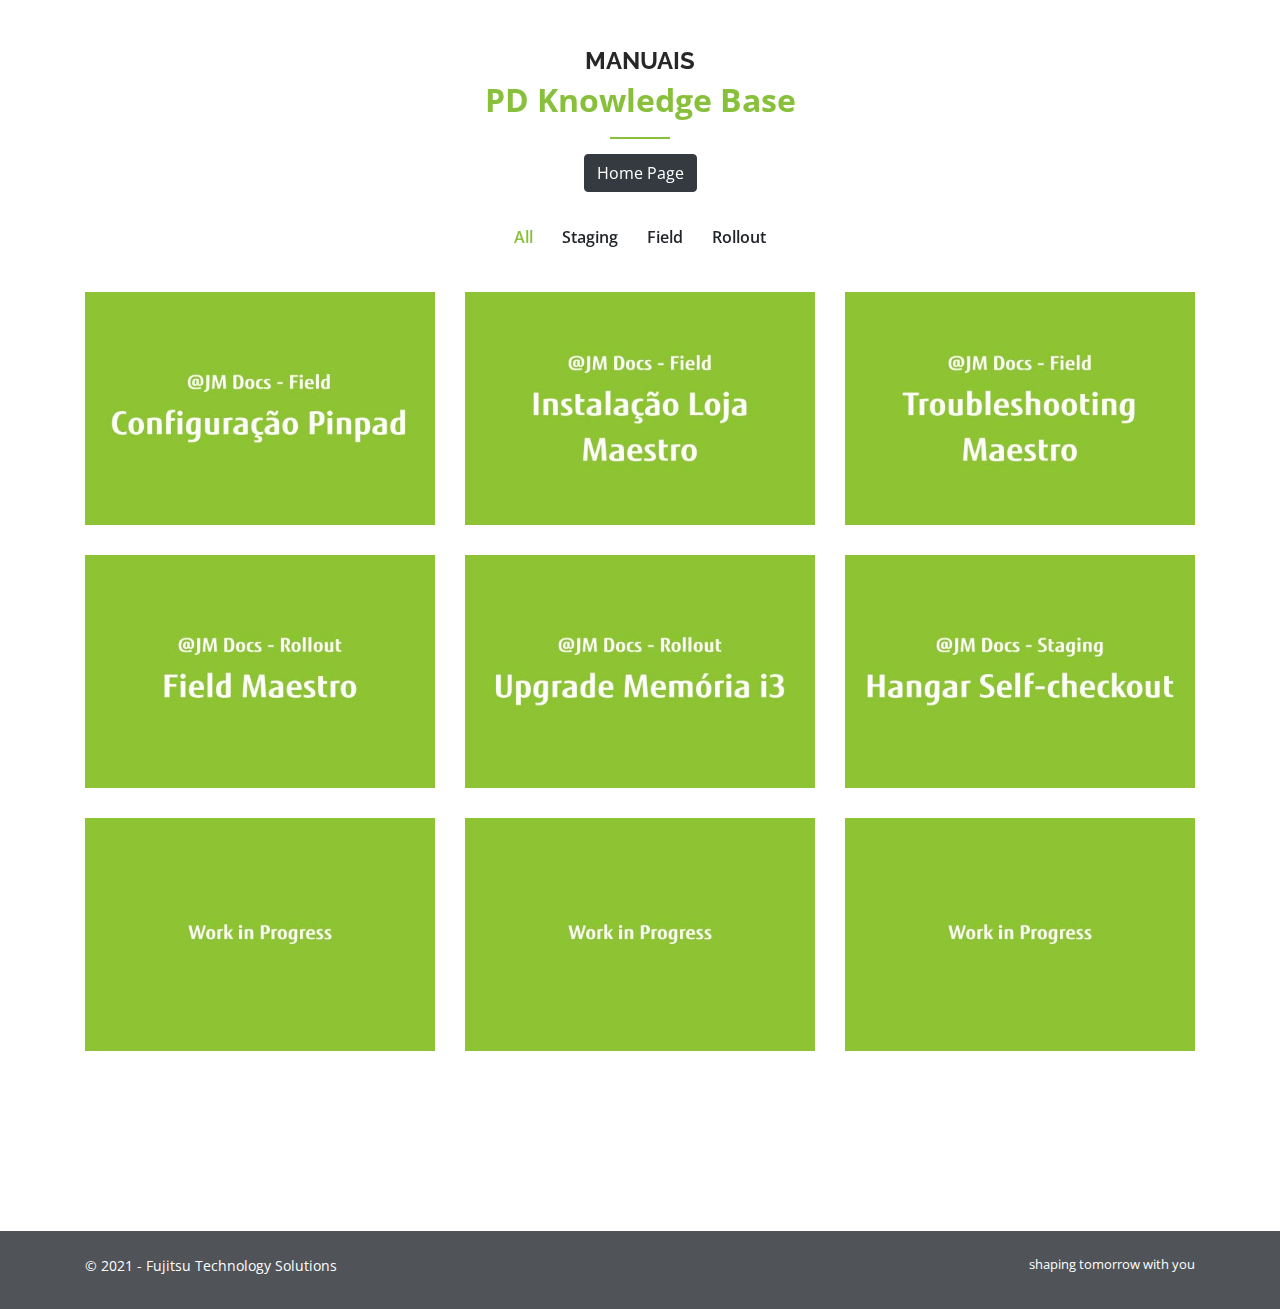
==== commit 19df9ca8: "Corr" ====
--- a/Manuais/Manuais Landing Page/index_Manuais.html
+++ b/Manuais/Manuais Landing Page/index_Manuais.html
@@ -40,7 +40,7 @@
     <div class="container">
 
       <div class="section-title" data-aos="fade-up">
-        <h2>MANUAIS 2</h2>
+        <h2>MANUAIS</h2>
         <p>PD Knowledge Base</p>
 
         <a href="https://pthugopinto.github.io/PD-Knowledeg-Base/" class="btn btn-dark">Home Page</a>
@@ -93,19 +93,15 @@
         </div>
 
         <div class="col-lg-4 col-md-6 portfolio-item staging">
-          <a href="../Manuais Landing Page/assets/Manuais PDFs/@JM Docs - Staging- Hangar SCO - V1.0.pdf"
-            target="_blank"><img src="./assets/img/Maestro/Manuas_Staging_Hangar.jpg" class="img-fluid" alt=""></a>
-        </div>
-
-
-        <div class="col-lg-4 col-md-6 portfolio-item staging">
-          <a href="../Manuais Landing Page/assets/Manuais PDFs/@JM Docs - Staging- Hangar SCO - V1.0.pdf"
-            target="_blank"><img src="./assets/img/Maestro/Manuas_Staging_Hangar.jpg" class="img-fluid" alt=""></a>
+          <a href="#" target="_blank"><img src="./assets/img/Maestro/Manuas_Wip.jpg" class="img-fluid" alt=""></a>
         </div>
 
         <div class="col-lg-4 col-md-6 portfolio-item staging">
-          <a href="../Manuais Landing Page/assets/Manuais PDFs/@JM Docs - Staging- Hangar SCO - V1.0.pdf"
-            target="_blank"><img src="./assets/img/Maestro/Manuas_Staging_Hangar.jpg" class="img-fluid" alt=""></a>
+          <a href="#" target="_blank"><img src="./assets/img/Maestro/Manuas_Wip.jpg" class="img-fluid" alt=""></a>
+        </div>
+
+        <div class="col-lg-4 col-md-6 portfolio-item staging">
+          <a href="#" target="_blank"><img src="./assets/img/Maestro/Manuas_Wip.jpg" class="img-fluid" alt=""></a>
         </div>
 
       </div>
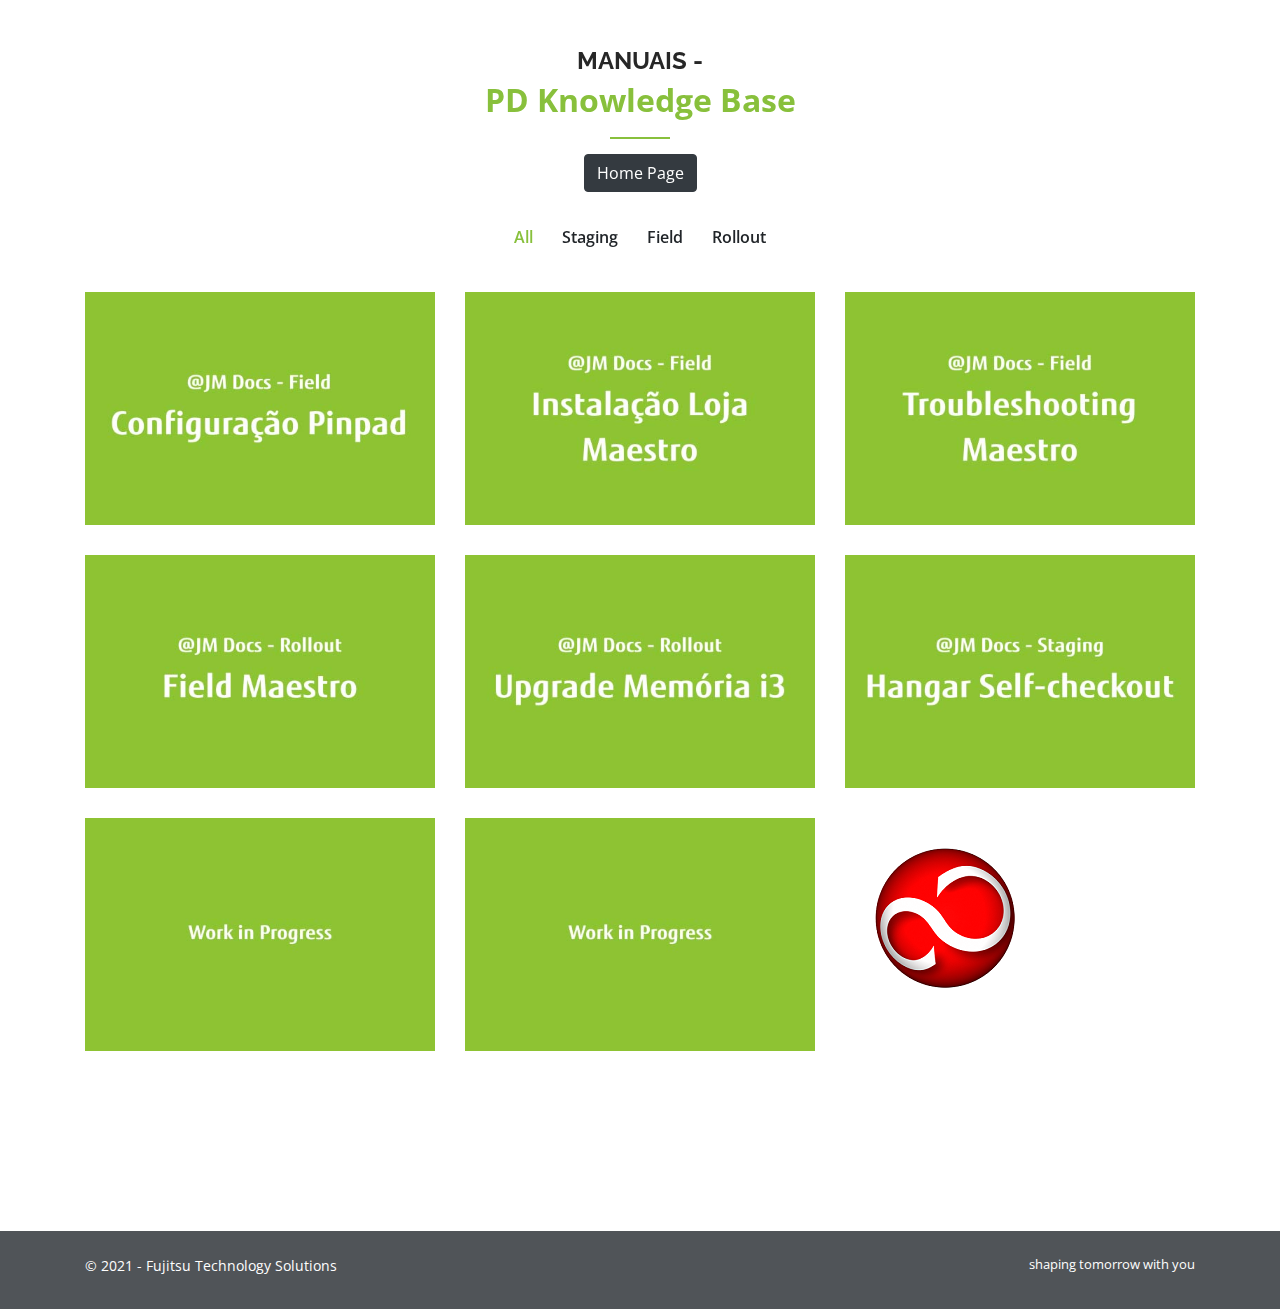
==== commit 754ecdce: "CDS" ====
--- a/Manuais/Manuais Landing Page/index_Manuais.html
+++ b/Manuais/Manuais Landing Page/index_Manuais.html
@@ -40,7 +40,7 @@
     <div class="container">
 
       <div class="section-title" data-aos="fade-up">
-        <h2>MANUAIS</h2>
+        <h2>MANUAIS -</h2>
         <p>PD Knowledge Base</p>
 
         <a href="https://pthugopinto.github.io/PD-Knowledeg-Base/" class="btn btn-dark">Home Page</a>
@@ -101,7 +101,7 @@
         </div>
 
         <div class="col-lg-4 col-md-6 portfolio-item staging">
-          <a href="#" target="_blank"><img src="./assets/img/Maestro/Manuas_Wip.jpg" class="img-fluid" alt=""></a>
+          <a href="#" target="_blank"><img src="/img/FTS TMS kb Icon (PNG).png" class="img-fluid" alt=""></a>
         </div>
 
       </div>
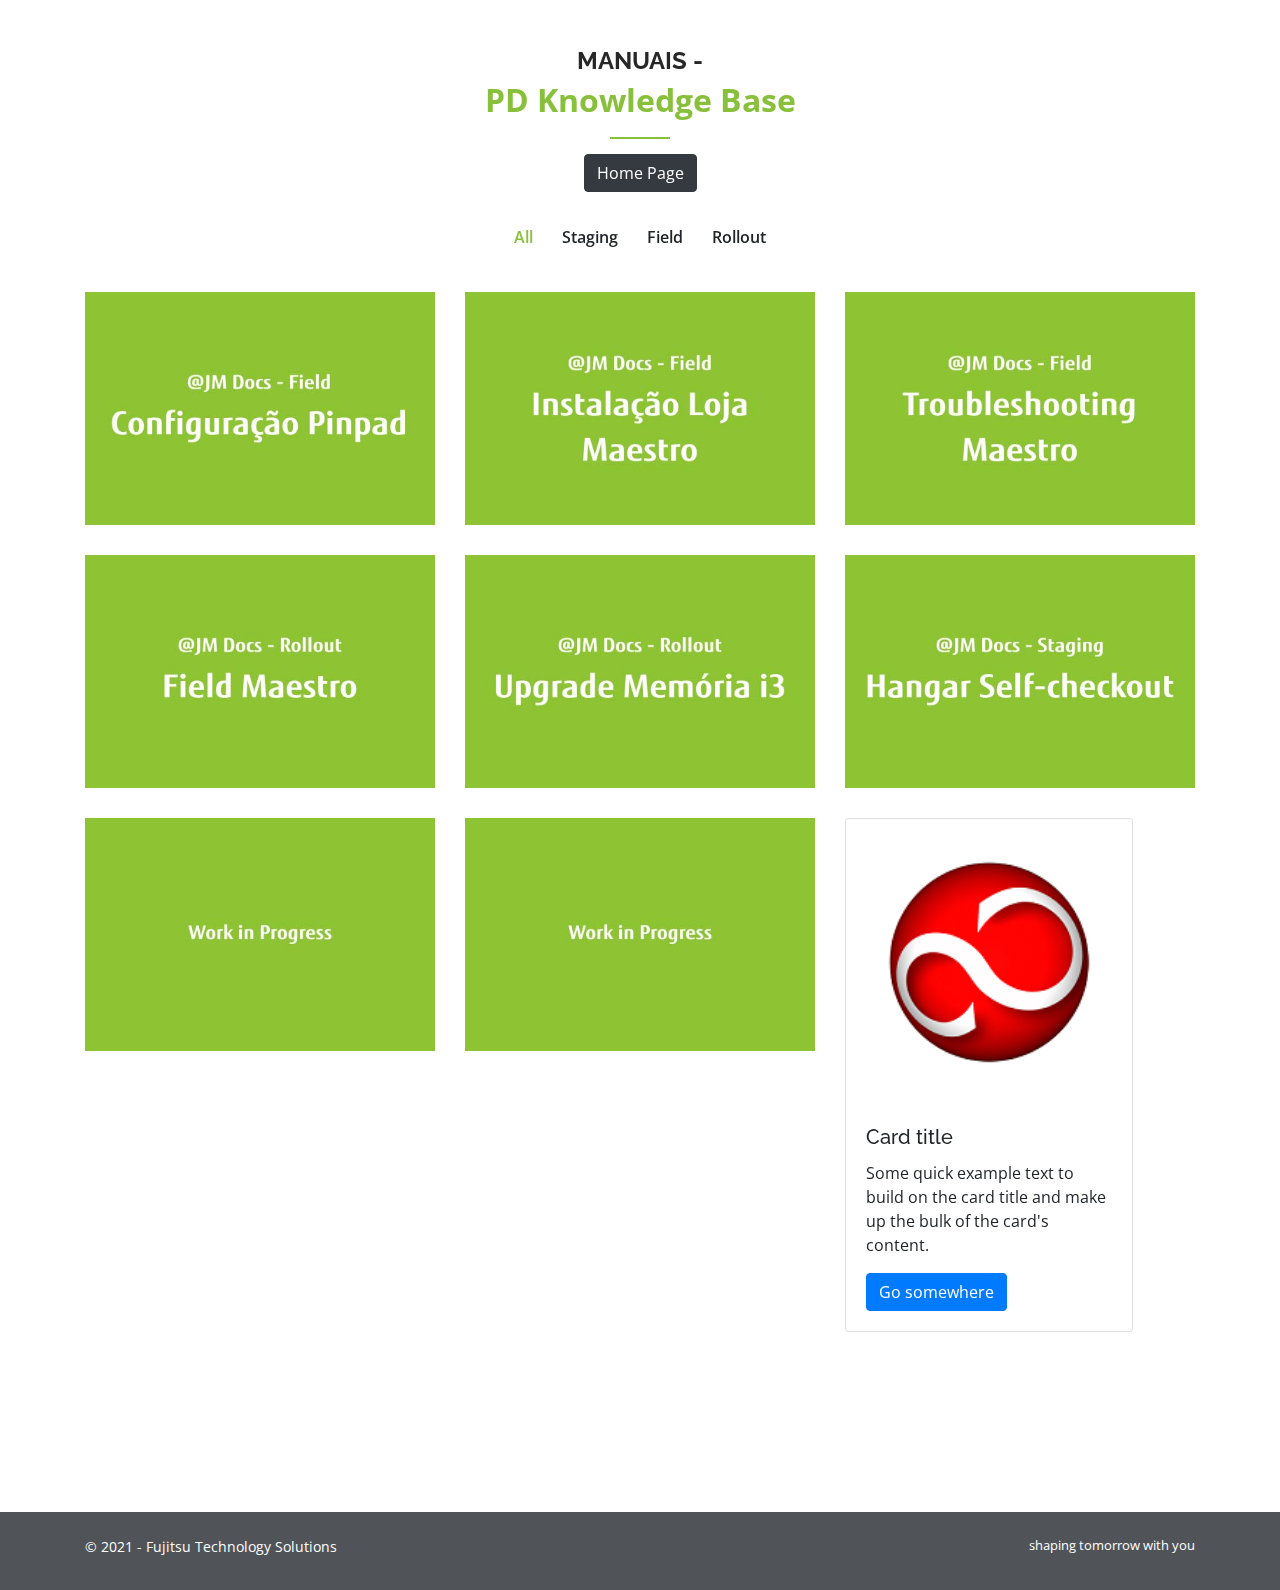
==== commit 1f479912: "123" ====
--- a/Manuais/Manuais Landing Page/index_Manuais.html
+++ b/Manuais/Manuais Landing Page/index_Manuais.html
@@ -101,7 +101,15 @@
         </div>
 
         <div class="col-lg-4 col-md-6 portfolio-item staging">
-          <a href="#" target="_blank"><img src="/img/FTS TMS kb Icon (PNG).png" class="img-fluid" alt=""></a>
+          <div class="card" style="width: 18rem;">
+            <img class="card-img-top" src="/img/FTS TMS kb Icon (PNG).png" alt="Card image cap">
+            <div class="card-body">
+              <h5 class="card-title">Card title</h5>
+              <p class="card-text">Some quick example text to build on the card title and make up the bulk of the card's
+                content.</p>
+              <a href="#" class="btn btn-primary">Go somewhere</a>
+            </div>
+          </div>
         </div>
 
       </div>
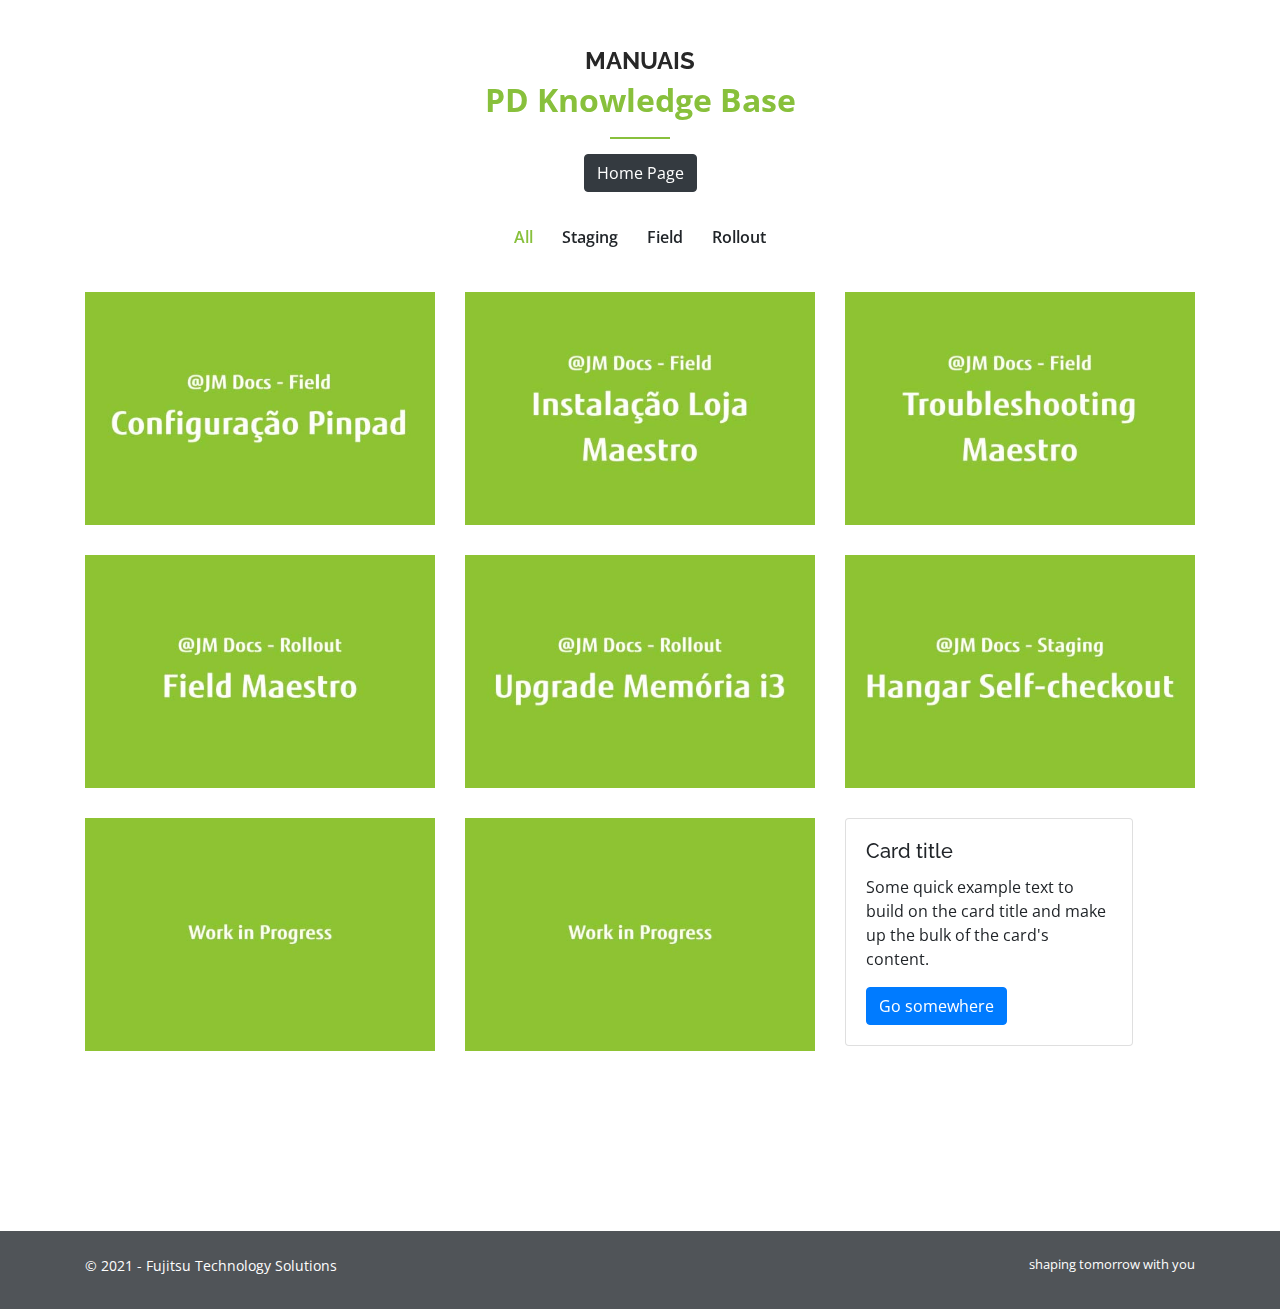
==== commit 44a667a4: "321" ====
--- a/Manuais/Manuais Landing Page/index_Manuais.html
+++ b/Manuais/Manuais Landing Page/index_Manuais.html
@@ -40,7 +40,7 @@
     <div class="container">
 
       <div class="section-title" data-aos="fade-up">
-        <h2>MANUAIS -</h2>
+        <h2>MANUAIS</h2>
         <p>PD Knowledge Base</p>
 
         <a href="https://pthugopinto.github.io/PD-Knowledeg-Base/" class="btn btn-dark">Home Page</a>
@@ -102,7 +102,6 @@
 
         <div class="col-lg-4 col-md-6 portfolio-item staging">
           <div class="card" style="width: 18rem;">
-            <img class="card-img-top" src="/img/FTS TMS kb Icon (PNG).png" alt="Card image cap">
             <div class="card-body">
               <h5 class="card-title">Card title</h5>
               <p class="card-text">Some quick example text to build on the card title and make up the bulk of the card's
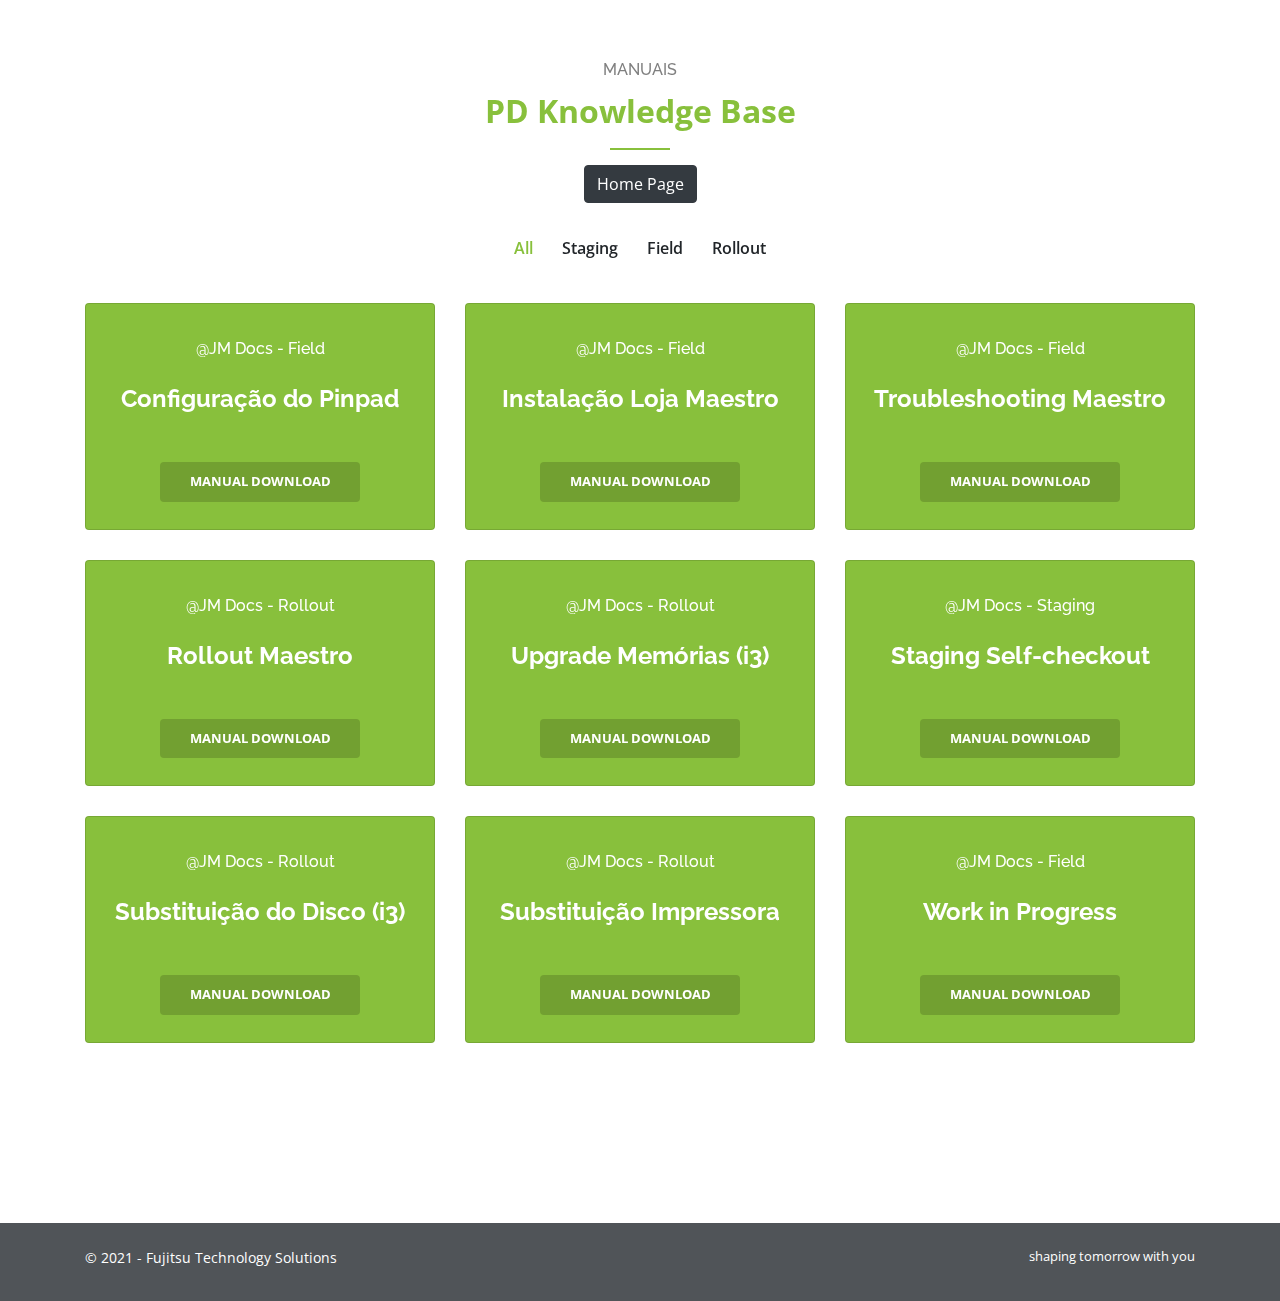
==== commit 6215f6fa: "Actualização de manuais" ====
--- a/Manuais/Manuais Landing Page/index_Manuais.html
+++ b/Manuais/Manuais Landing Page/index_Manuais.html
@@ -30,6 +30,46 @@
   <link href="assets/css/style.css" rel="stylesheet">
 
 </head>
+<style>
+  .button {
+    border-radius: 4px;
+    background-color: #72a031;
+    border: none;
+    color: #FFFFFF;
+    text-align: center;
+    font-size: 13px;
+    padding: 10px;
+    width: 200px;
+    transition: all 0.5s;
+    cursor: pointer;
+    margin: 5px;
+  }
+
+  .button span {
+    cursor: pointer;
+    display: inline-block;
+    position: relative;
+    transition: 0.5s;
+  }
+
+  .button span:after {
+    content: '\00bb';
+    position: absolute;
+    opacity: 0;
+    top: 0;
+    right: -20px;
+    transition: 0.5s;
+  }
+
+  .button:hover span {
+    padding-right: 25px;
+  }
+
+  .button:hover span:after {
+    opacity: 1;
+    right: 0;
+  }
+</style>
 
 <body>
 
@@ -40,7 +80,7 @@
     <div class="container">
 
       <div class="section-title" data-aos="fade-up">
-        <h2>MANUAIS</h2>
+        <h3 style="color: gray; font-size: medium;">MANUAIS</h3>
         <p>PD Knowledge Base</p>
 
         <a href="https://pthugopinto.github.io/PD-Knowledeg-Base/" class="btn btn-dark">Home Page</a>
@@ -60,53 +100,135 @@
       <div class="row portfolio-container" data-aos="fade-up" data-aos-delay="200">
 
         <div class="col-lg-4 col-md-6 portfolio-item field">
-          <a href="../Manuais Landing Page/assets/Manuais PDFs/@JM Docs - Field - Configuração Pinpad - 1.0.pdf"
-            target="_blank"><img src="./assets/img/Maestro/Manuas_Field_ConfPinpad.jpg" class="img-fluid" alt=""></a>
-        </div>
-
-        <div class="col-lg-4 col-md-6 portfolio-item field">
-          <a href="../Manuais Landing Page/assets/Manuais PDFs/@JM Docs - Field - Instalação de Loja Maestro - 2.1.pdf"
-            target="_blank"><img src="./assets/img/Maestro/Manuas_Field_InstalacaoLojaMAestro.jpg" class="img-fluid"
-              alt=""></a>
-        </div>
-
-        <div class="col-lg-4 col-md-6 portfolio-item field">
-          <a href="../Manuais Landing Page/assets/Manuais PDFs/@JM Docs - Field - Troubleshooting Maestro - 1.0.pdf"
-            target="_blank"><img src="./assets/img/Maestro/Manuas_Field_Troubleshooting.jpg" class="img-fluid"
-              alt=""></a>
-        </div>
-
-        <div class="col-lg-4 col-md-6 portfolio-item rollout">
-          <a href="../Manuais Landing Page/assets/Manuais PDFs/@JM Docs - Rollout - Maestro Field - 2.0.pdf"
-            target="_blank"><img src="./assets/img/Maestro/Manuas_Rollout_FieldMaestro.jpg" class="img-fluid"
-              alt=""></a>
-        </div>
-
-        <div class="col-lg-4 col-md-6 portfolio-item rollout">
-          <a href="../Manuais Landing Page/assets/Manuais PDFs/@JM Docs - Rollout - Upgrade de Memória - V1.0.pdf"
-            target="_blank"><img src="./assets/img/Maestro/Manuas_Rollout_UpgradeRAm.jpg" class="img-fluid" alt=""></a>
-        </div>
+          <div class="card" style="background-color: #88C03C;">
+            <div class="card-body text-center">
+              <h5 class="card-title" style=" padding-top: 15px;padding-bottom: 15px; font-size: medium; color: white;">
+                @JM Docs -
+                Field
+              </h5>
+              <h4 class="card-text" style="padding-bottom: 35px; color: white;"> <b>Configuração do Pinpad</b></h4>
+              <a href="./assets/Manuais PDFs/@JM Docs - Field - Configuração Pinpad - 1.0.pdf" target="_blank"><button
+                  class="button" style="margin-bottom: 7px;"><span>Manual Download</span></button></a>
+            </div>
+          </div>
+        </div>
+
+
+        <div class="col-lg-4 col-md-6 portfolio-item field">
+          <div class="card" style="background-color: #88C03C;">
+            <div class="card-body text-center">
+              <h5 class="card-title" style=" padding-top: 15px;padding-bottom: 15px; font-size: medium; color: white;">
+                @JM Docs -
+                Field
+              </h5>
+              <h4 class="card-text" style="padding-bottom: 35px; color: white;"> <b>Instalação Loja Maestro</b></h4>
+              <a href="./assets/Manuais PDFs/@JM Docs - Field - Instalação de Loja Maestro - 2.1.pdf"
+                target="_blank"><button class="button" style="margin-bottom: 7px;"><span>Manual
+                    Download</span></button></a>
+            </div>
+          </div>
+        </div>
+        <div class="col-lg-4 col-md-6 portfolio-item field">
+          <div class="card" style="background-color: #88C03C;">
+            <div class="card-body text-center">
+              <h5 class="card-title" style=" padding-top: 15px;padding-bottom: 15px; font-size: medium; color: white;">
+                @JM Docs -
+                Field
+              </h5>
+              <h4 class="card-text" style="padding-bottom: 35px; color: white;"> <b>Troubleshooting Maestro</b></h4>
+              <a href="./assets/Manuais PDFs/@JM Docs - Field - Troubleshooting Maestro - 1.0.pdf"
+                target="_blank"><button class="button" style="margin-bottom: 7px;"><span>Manual
+                    Download</span></button></a>
+            </div>
+          </div>
+        </div>
+
+        <div class="col-lg-4 col-md-6 portfolio-item rollout">
+          <div class="card" style="background-color: #88C03C;">
+            <div class="card-body text-center">
+              <h5 class="card-title" style=" padding-top: 15px;padding-bottom: 15px; font-size: medium; color: white;">
+                @JM Docs -
+                Rollout
+              </h5>
+              <h4 class="card-text" style="padding-bottom: 35px; color: white;"> <b>Rollout Maestro</b></h4>
+              <a href="./assets/Manuais PDFs/@JM Docs - Rollout - Maestro Field - 2.0.pdf" target="_blank"><button
+                  class="button" style="margin-bottom: 7px;"><span>Manual Download</span></button></a>
+            </div>
+          </div>
+        </div>
+
+
+        <div class="col-lg-4 col-md-6 portfolio-item rollout">
+          <div class="card" style="background-color: #88C03C;">
+            <div class="card-body text-center">
+              <h5 class="card-title" style=" padding-top: 15px;padding-bottom: 15px; font-size: medium; color: white;">
+                @JM Docs -
+                Rollout
+              </h5>
+              <h4 class="card-text" style="padding-bottom: 35px; color: white;"> <b>Upgrade Memórias (i3)</b></h4>
+              <a href="./assets/Manuais PDFs/@JM Docs - Rollout - Upgrade de Memória - V1.0.pdf" target="_blank"><button
+                  class="button" style="margin-bottom: 7px;"><span>Manual Download</span></button></a>
+            </div>
+          </div>
+        </div>
+
 
         <div class="col-lg-4 col-md-6 portfolio-item staging">
-          <a href="../Manuais Landing Page/assets/Manuais PDFs/@JM Docs - Staging- Hangar SCO - V1.0.pdf"
-            target="_blank"><img src="./assets/img/Maestro/Manuas_Staging_Hangar.jpg" class="img-fluid" alt=""></a>
-        </div>
-
-        <div class="col-lg-4 col-md-6 portfolio-item staging">
-          <a href="#" target="_blank"><img src="./assets/img/Maestro/Manuas_Wip.jpg" class="img-fluid" alt=""></a>
-        </div>
-
-        <div class="col-lg-4 col-md-6 portfolio-item staging">
-          <a href="#" target="_blank"><img src="./assets/img/Maestro/Manuas_Wip.jpg" class="img-fluid" alt=""></a>
-        </div>
-
-        <div class="col-lg-4 col-md-6 portfolio-item staging">
-          <div class="card" style="width: 18rem;">
-            <div class="card-body">
-              <h5 class="card-title">Card title</h5>
-              <p class="card-text">Some quick example text to build on the card title and make up the bulk of the card's
-                content.</p>
-              <a href="#" class="btn btn-primary">Go somewhere</a>
+          <div class="card" style="background-color: #88C03C;">
+            <div class="card-body text-center">
+              <h5 class="card-title" style=" padding-top: 15px;padding-bottom: 15px; font-size: medium; color: white;">
+                @JM Docs -
+                Staging
+              </h5>
+              <h4 class="card-text" style="padding-bottom: 35px; color: white;"> <b>Staging Self-checkout</b></h4>
+              <a href="./assets/Manuais PDFs/@JM Docs - Staging- Hangar SCO - V1.0.pdf" target="_blank"><button
+                  class="button" style="margin-bottom: 7px;"><span>Manual Download</span></button></a>
+            </div>
+          </div>
+        </div>
+
+
+        <div class="col-lg-4 col-md-6 portfolio-item rollout">
+          <div class="card" style="background-color: #88C03C;">
+            <div class="card-body text-center">
+              <h5 class="card-title" style=" padding-top: 15px;padding-bottom: 15px; font-size: medium; color: white;">
+                @JM Docs -
+                Rollout
+              </h5>
+              <h4 class="card-text" style="padding-bottom: 35px; color: white;"> <b>Substituição do Disco (i3)</b></h4>
+              <a href="./assets/Manuais PDFs/@JM Docs - Rollout - Substituição do Disco - 1.0.pdf"
+                target="_blank"><button class="button" style="margin-bottom: 7px;"><span>Manual
+                    Download</span></button></a>
+            </div>
+          </div>
+        </div>
+
+
+        <div class="col-lg-4 col-md-6 portfolio-item rollout">
+          <div class="card" style="background-color: #88C03C;">
+            <div class="card-body text-center">
+              <h5 class="card-title" style=" padding-top: 15px;padding-bottom: 15px; font-size: medium; color: white;">
+                @JM Docs -
+                Rollout
+              </h5>
+              <h4 class="card-text" style="padding-bottom: 35px; color: white;"> <b>Substituição Impressora</b></h4>
+              <a href="./assets/Manuais PDFs/@JM Docs - Rollout - Substituição da Impressora - 1.0.pdf"
+                target="_blank"><button class="button" style="margin-bottom: 7px;"><span>Manual
+                    Download</span></button></a>
+            </div>
+          </div>
+        </div>
+
+
+        <div class="col-lg-4 col-md-6 portfolio-item field">
+          <div class="card" style="background-color: #88C03C;">
+            <div class="card-body text-center">
+              <h5 class="card-title" style=" padding-top: 15px;padding-bottom: 15px; font-size: medium; color: white;">
+                @JM Docs -
+                Field
+              </h5>
+              <h4 class="card-text" style="padding-bottom: 35px; color: white;"> <b>Work in Progress</b></h4>
+              <a href="#"><button class="button" style="margin-bottom: 7px;"><span>Manual Download</span></button></a>
             </div>
           </div>
         </div>
